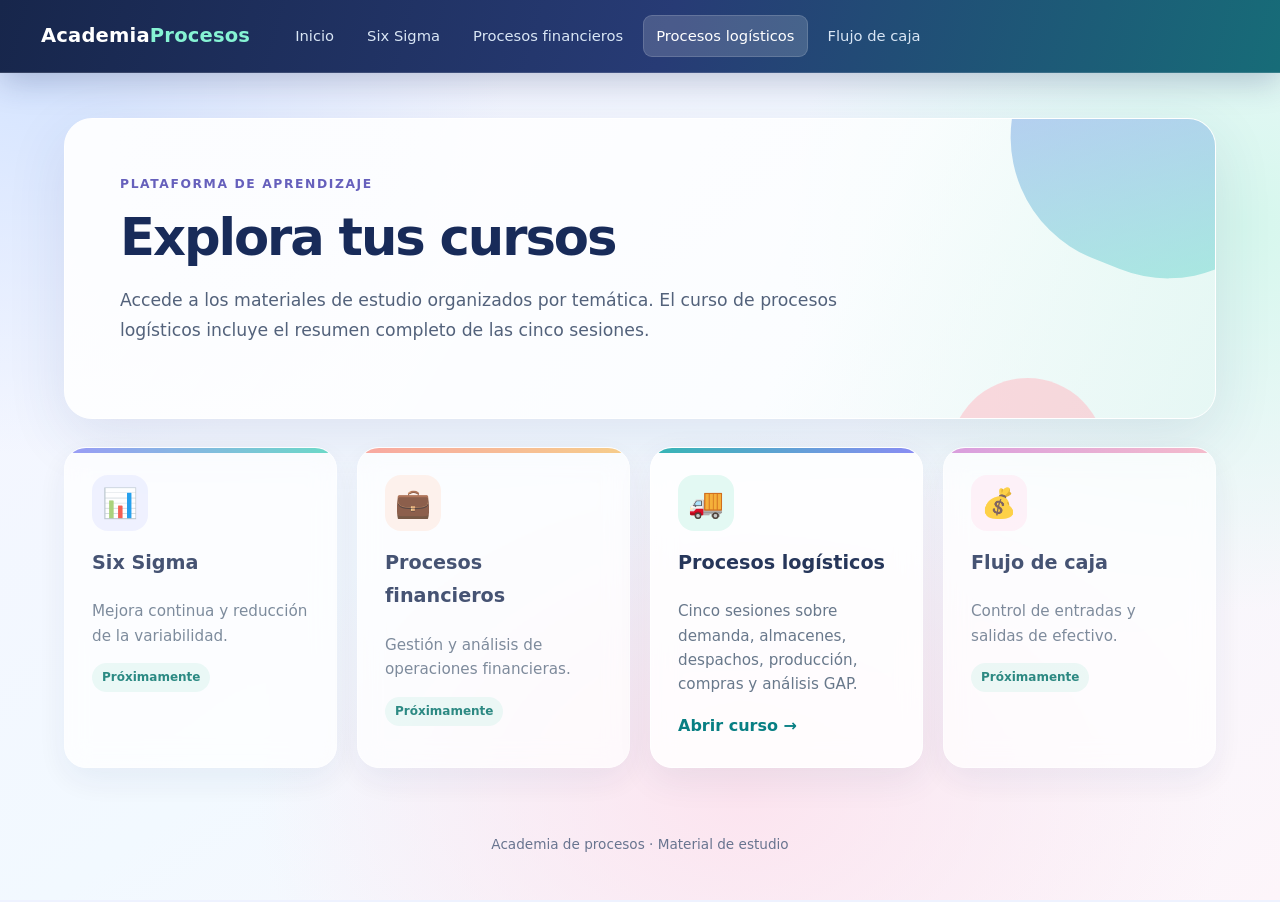
==== index.html @ d305c93d "Add files via upload" ====
<!doctype html><html lang="es"><head><meta charset="utf-8"><meta name="viewport" content="width=device-width,initial-scale=1"><link rel="stylesheet" href="estilos.css"><title>Academia de procesos | Cursos</title></head><body><header class="top"><div class="top-inner"><a class="brand" href="index.html">Academia<span>Procesos</span></a><nav class="nav" aria-label="Cursos"><a href="index.html">Inicio</a><a href="index.html#six-sigma">Six Sigma</a><a href="index.html#financieros">Procesos financieros</a><a class="active" href="procesos-logisticos.html">Procesos logísticos</a><a href="index.html#flujo-caja">Flujo de caja</a></nav></div></header><main class="shell"><section class="hero"><div class="eyebrow">Plataforma de aprendizaje</div><h1>Explora tus cursos</h1><p>Accede a los materiales de estudio organizados por temática. El curso de procesos logísticos incluye el resumen completo de las cinco sesiones.</p></section><section class="cards" aria-label="Catálogo de cursos"><article id="six-sigma" class="course disabled"><span class="symbol">📊</span><h2>Six Sigma</h2><p>Mejora continua y reducción de la variabilidad.</p><span class="tag">Próximamente</span></article><article id="financieros" class="course disabled"><span class="symbol">💼</span><h2>Procesos financieros</h2><p>Gestión y análisis de operaciones financieras.</p><span class="tag">Próximamente</span></article><a id="logisticos" class="course enabled" href="procesos-logisticos.html"><span class="symbol">🚚</span><h2>Procesos logísticos</h2><p>Cinco sesiones sobre demanda, almacenes, despachos, producción, compras y análisis GAP.</p><span class="go">Abrir curso →</span></a><article id="flujo-caja" class="course disabled"><span class="symbol">💰</span><h2>Flujo de caja</h2><p>Control de entradas y salidas de efectivo.</p><span class="tag">Próximamente</span></article></section></main><footer class="footer">Academia de procesos · Material de estudio</footer></body></html>
---- estilos.css ----
:root{font-family:Inter,ui-sans-serif,system-ui,-apple-system,"Segoe UI",sans-serif;color:#203047;background:#f5f7fb;font-synthesis:none}*{box-sizing:border-box}body{margin:0;line-height:1.75}a{color:inherit;text-decoration:none}.top{background:#102744;color:white;position:sticky;top:0;z-index:10;box-shadow:0 5px 24px #12243d22}.top-inner{max-width:1250px;margin:auto;display:flex;align-items:center;gap:32px;padding:15px 26px;flex-wrap:wrap}.brand{font-size:1.1rem;font-weight:800;letter-spacing:.01em}.brand span{color:#79d3c7}.nav{display:flex;gap:7px;flex-wrap:wrap}.nav a{padding:8px 13px;border-radius:9px;font-size:.92rem;color:#d9e6f5}.nav a:hover,.nav a.active{background:#25496b;color:white}.shell{max-width:1200px;margin:auto;padding:45px 24px}.eyebrow{color:#087e81;text-transform:uppercase;font-size:.77rem;font-weight:800;letter-spacing:.13em}.hero h1{font-size:clamp(2rem,4vw,3.35rem);line-height:1.18;letter-spacing:-.04em;margin:12px 0}.hero p{font-size:1.08rem;color:#59677a;max-width:740px}.cards{display:grid;grid-template-columns:repeat(auto-fit,minmax(230px,1fr));gap:20px;margin-top:38px}.course{background:white;border:1px solid #e2e8f0;border-radius:18px;padding:27px;box-shadow:0 10px 25px #12243d09;min-height:240px;display:flex;flex-direction:column}.course .symbol{font-size:1.8rem}.course h2{font-size:1.2rem;margin:15px 0 5px}.course p{color:#68788b;font-size:.95rem;line-height:1.6}.course .go{margin-top:auto;font-weight:750;color:#087e81}.course.enabled:hover{transform:translateY(-3px);box-shadow:0 16px 32px #12243d18}.course.disabled{opacity:.74}.tag{font-size:.75rem;background:#e9f8f5;color:#08766d;border-radius:30px;padding:4px 10px;font-weight:700;align-self:start}.layout{display:grid;grid-template-columns:235px minmax(0,1fr);gap:36px;align-items:start}.sidebar{position:sticky;top:94px;background:white;border:1px solid #e4eaf2;border-radius:16px;padding:18px}.sidebar h3{margin:0 0 10px;font-size:.9rem;color:#607089}.sidebar a{display:block;padding:11px 12px;border-radius:9px;font-size:.91rem;line-height:1.35}.sidebar a:hover{background:#eaf4f5;color:#087e81}.main{min-width:0}.session{background:white;border:1px solid #e4eaf2;border-radius:20px;padding:clamp(22px,4vw,45px);margin-bottom:25px;box-shadow:0 8px 26px #12243d08;scroll-margin-top:100px}.session h2.session-title{font-size:clamp(1.55rem,3vw,2rem);line-height:1.28;letter-spacing:-.025em;color:#112f4b;margin:0 0 18px}.session h2:not(.session-title){font-size:1.17rem;line-height:1.4;color:#153e60;margin:32px 0 12px;padding-top:12px;border-top:1px solid #edf1f5}.session p{color:#42536a;margin:13px 0}.session li{padding-left:5px;margin:9px 0;color:#42536a}.session li::marker{color:#0c8b8d;font-weight:700}.session ol,.session ul{padding-left:25px}.idea{background:#eaf7f5;border-left:4px solid #0a9890;padding:18px 21px;border-radius:0 12px 12px 0;margin-top:24px;color:#155f5d;font-weight:650}.table-wrap{overflow-x:auto;margin:18px 0}table{border-collapse:collapse;width:100%;font-size:.91rem;line-height:1.5}th,td{padding:12px 14px;text-align:left;border:1px solid #dce5ed;vertical-align:top}th{background:#eaf2f8;color:#173a5a}tr:nth-child(even) td{background:#fafcfe}.search{width:100%;border:1px solid #cfdce8;border-radius:11px;padding:12px 15px;font:inherit;background:white;margin:18px 0 4px}.no-results{display:none;padding:20px;background:white;border-radius:14px}.footer{color:#7a8797;font-size:.85rem;text-align:center;padding:20px 0 45px}@media(max-width:800px){.layout{display:block}.sidebar{position:static;margin-bottom:22px}.sidebar .links{display:flex;overflow-x:auto;gap:5px}.sidebar a{min-width:160px}.top-inner{gap:10px}.nav a{font-size:.81rem;padding:6px 8px}.shell{padding:25px 15px}.session{padding:23px 19px}}@media print{.top,.sidebar,.search{display:none}.layout{display:block}.shell{padding:0}.session{box-shadow:none;break-inside:avoid}}

/* Renovación visual: cielo lavanda, acentos coral y turquesa */
:root{color:#23304b;background:#eef2ff}
body{min-height:100vh;background:radial-gradient(ellipse 650px 520px at 3% 9%,#d6e5ff 0%,transparent 72%),radial-gradient(ellipse 650px 550px at 97% 25%,#d6f7ed 0%,transparent 70%),radial-gradient(ellipse 650px 480px at 58% 88%,#fce4ef 0%,transparent 75%),linear-gradient(145deg,#f5f4ff 0%,#f2f9ff 52%,#fdf5fa 100%);background-attachment:fixed}
.top{background:linear-gradient(105deg,#17264b 0%,#273b75 52%,#176c78 100%);box-shadow:0 8px 32px #1c2c6540;border-bottom:1px solid #ffffff22}
.brand{font-size:1.22rem}.brand span{color:#86f3d4}
.nav a{transition:background .2s,transform .2s}.nav a:hover{background:#ffffff25;transform:translateY(-1px)}.nav a.active{background:#ffffff29;box-shadow:inset 0 0 0 1px #ffffff25}
.hero{position:relative;isolation:isolate;overflow:hidden;padding:clamp(28px,5vw,55px);border-radius:28px;background:linear-gradient(120deg,#ffffffed,#ffffffb0 65%,#e6f7f4cc);border:1px solid #ffffff;box-shadow:0 18px 60px #2e43811c}
.hero:after{content:"";position:absolute;z-index:-1;width:290px;height:290px;right:-90px;top:-135px;border-radius:45%;background:linear-gradient(145deg,#9c9df9aa,#7de5cf99);transform:rotate(22deg)}
.hero:before{content:"";position:absolute;z-index:-1;width:155px;height:155px;right:110px;bottom:-115px;border-radius:50%;background:#ffbdc68a}
.hero h1{color:#182b59;font-weight:850}.hero p{color:#53627b}.eyebrow{color:#6660bc}
.cards{margin-top:28px}.course{position:relative;overflow:hidden;border:1px solid #ffffff;border-radius:22px;background:#ffffffd9;box-shadow:0 12px 35px #293d7514;backdrop-filter:blur(12px);transition:transform .25s,box-shadow .25s}
.course:before{content:"";position:absolute;top:0;left:0;right:0;height:5px;background:linear-gradient(90deg,#8b8cf5,#54d6bd)}
.course:nth-child(2):before{background:linear-gradient(90deg,#fb9b91,#f8c776)}.course:nth-child(3):before{background:linear-gradient(90deg,#35b6b4,#8b8cf5)}.course:nth-child(4):before{background:linear-gradient(90deg,#d58fda,#f8b2c4)}
.course .symbol{display:grid;place-items:center;width:56px;height:56px;background:#eef0ff;border-radius:16px}.course:nth-child(2) .symbol{background:#fff0e9}.course:nth-child(3) .symbol{background:#e3f9f3}.course:nth-child(4) .symbol{background:#fff0f7}
.course h2{color:#26365a}.course.enabled:hover{transform:translateY(-7px);box-shadow:0 22px 45px #293d752a}.course .go{color:#087f83}.course.disabled{opacity:.85}
.sidebar{background:#ffffffdf;border:1px solid #fff;box-shadow:0 10px 34px #293d7514;backdrop-filter:blur(12px)}.sidebar h3{color:#5557a2}.sidebar a:hover{background:#e9eaff;color:#4b4db6}
.session{background:#fffffff0;border:1px solid #fff;box-shadow:0 12px 35px #293d7512;border-radius:23px;border-top:5px solid #9d9bf1}
.session:nth-child(2n){border-top-color:#5dcdb9}.session:nth-child(3n){border-top-color:#f2a3ac}
.session h2.session-title{color:#243b75}.session h2:not(.session-title){color:#344c85}.session li::marker{color:#686bd2}
.idea{background:linear-gradient(115deg,#e9f9f5,#eef0ff);border-left-color:#6e73db;color:#344d77}.search{border:1px solid #c8cdec;box-shadow:0 7px 25px #293d7510}.search:focus{outline:3px solid #9899f644;border-color:#7479d8}
th{background:#e9eafa;color:#293d70}tr:nth-child(even) td{background:#f7f8ff}.footer{color:#68748f}
@media(prefers-reduced-motion:reduce){.course,.nav a{transition:none}}
@media print{body{background:#fff}.hero,.session,.sidebar{background:#fff;box-shadow:none}}
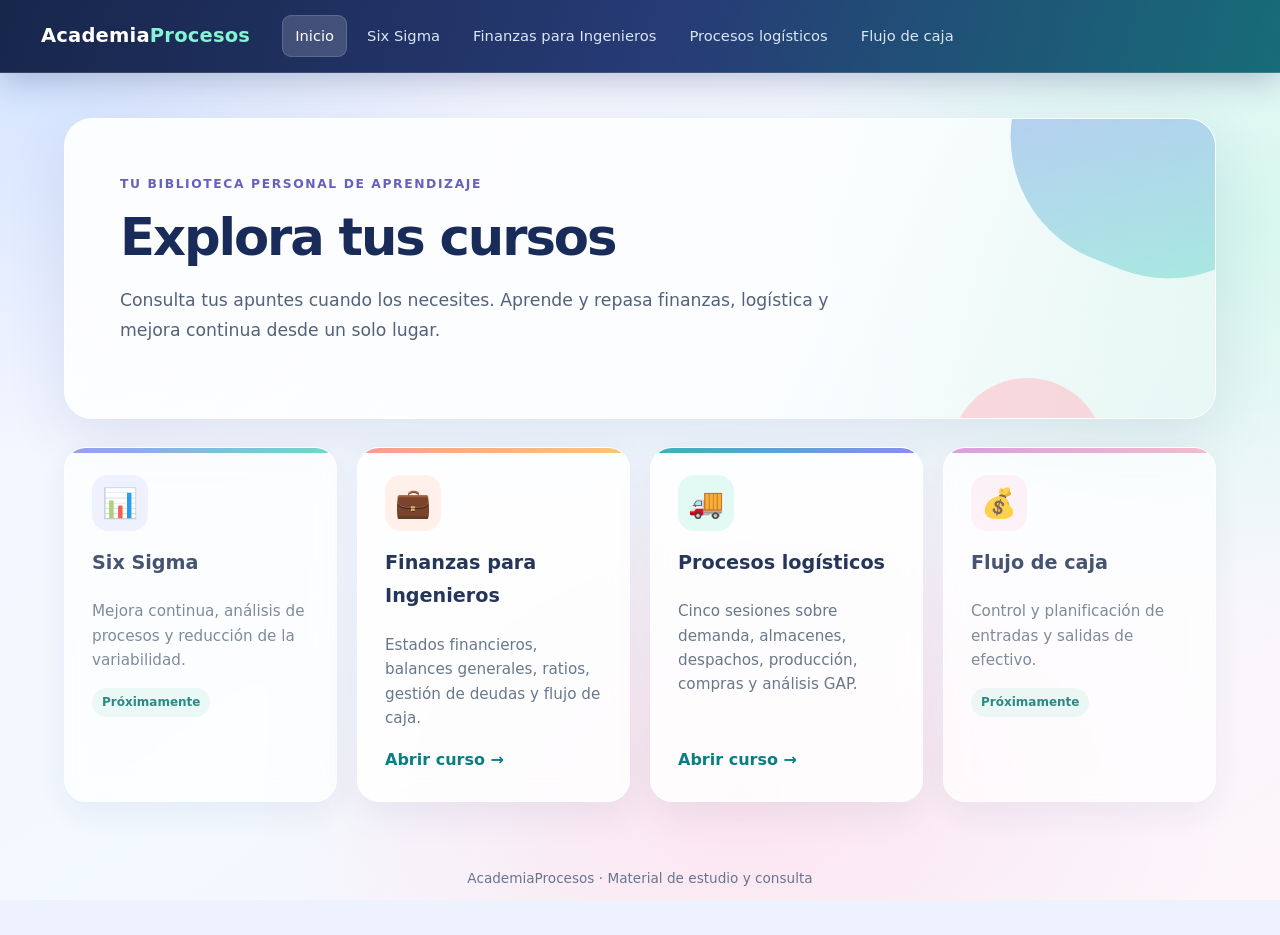
==== commit fb8bfcf7: "Revise index.html for better course presentation Updated the structure and content of the index.html" ====
--- a/index.html
+++ b/index.html
@@ -1 +1,66 @@
-<!doctype html><html lang="es"><head><meta charset="utf-8"><meta name="viewport" content="width=device-width,initial-scale=1"><link rel="stylesheet" href="estilos.css"><title>Academia de procesos | Cursos</title></head><body><header class="top"><div class="top-inner"><a class="brand" href="index.html">Academia<span>Procesos</span></a><nav class="nav" aria-label="Cursos"><a href="index.html">Inicio</a><a href="index.html#six-sigma">Six Sigma</a><a href="index.html#financieros">Procesos financieros</a><a class="active" href="procesos-logisticos.html">Procesos logísticos</a><a href="index.html#flujo-caja">Flujo de caja</a></nav></div></header><main class="shell"><section class="hero"><div class="eyebrow">Plataforma de aprendizaje</div><h1>Explora tus cursos</h1><p>Accede a los materiales de estudio organizados por temática. El curso de procesos logísticos incluye el resumen completo de las cinco sesiones.</p></section><section class="cards" aria-label="Catálogo de cursos"><article id="six-sigma" class="course disabled"><span class="symbol">📊</span><h2>Six Sigma</h2><p>Mejora continua y reducción de la variabilidad.</p><span class="tag">Próximamente</span></article><article id="financieros" class="course disabled"><span class="symbol">💼</span><h2>Procesos financieros</h2><p>Gestión y análisis de operaciones financieras.</p><span class="tag">Próximamente</span></article><a id="logisticos" class="course enabled" href="procesos-logisticos.html"><span class="symbol">🚚</span><h2>Procesos logísticos</h2><p>Cinco sesiones sobre demanda, almacenes, despachos, producción, compras y análisis GAP.</p><span class="go">Abrir curso →</span></a><article id="flujo-caja" class="course disabled"><span class="symbol">💰</span><h2>Flujo de caja</h2><p>Control de entradas y salidas de efectivo.</p><span class="tag">Próximamente</span></article></section></main><footer class="footer">Academia de procesos · Material de estudio</footer></body></html>+<!doctype html>
+<html lang="es">
+<head>
+  <meta charset="utf-8">
+  <meta name="viewport" content="width=device-width, initial-scale=1">
+  <meta name="description" content="Biblioteca personal de cursos de procesos, logística y finanzas.">
+  <title>AcademiaProcesos | Mis cursos</title>
+  <link rel="stylesheet" href="estilos.css">
+</head>
+<body>
+  <header class="top">
+    <div class="top-inner">
+      <a class="brand" href="index.html">Academia<span>Procesos</span></a>
+      <nav class="nav" aria-label="Navegación de cursos">
+        <a class="active" href="index.html" aria-current="page">Inicio</a>
+        <a href="#six-sigma">Six Sigma</a>
+        <a href="finanzas-para-ingenieros.html">Finanzas para Ingenieros</a>
+        <a href="procesos-logisticos.html">Procesos logísticos</a>
+        <a href="#flujo-caja">Flujo de caja</a>
+      </nav>
+    </div>
+  </header>
+
+  <main class="shell">
+    <section class="hero">
+      <div class="eyebrow">Tu biblioteca personal de aprendizaje</div>
+      <h1>Explora tus cursos</h1>
+      <p>Consulta tus apuntes cuando los necesites. Aprende y repasa
+         finanzas, logística y mejora continua desde un solo lugar.</p>
+    </section>
+
+    <section class="cards" aria-label="Catálogo de cursos">
+      <article id="six-sigma" class="course disabled">
+        <span class="symbol" aria-hidden="true">📊</span>
+        <h2>Six Sigma</h2>
+        <p>Mejora continua, análisis de procesos y reducción de la variabilidad.</p>
+        <span class="tag">Próximamente</span>
+      </article>
+
+      <a id="financieros" class="course enabled" href="finanzas-para-ingenieros.html">
+        <span class="symbol" aria-hidden="true">💼</span>
+        <h2>Finanzas para Ingenieros</h2>
+        <p>Estados financieros, balances generales, ratios, gestión de deudas y flujo de caja.</p>
+        <span class="go">Abrir curso →</span>
+      </a>
+
+      <a id="logisticos" class="course enabled" href="procesos-logisticos.html">
+        <span class="symbol" aria-hidden="true">🚚</span>
+        <h2>Procesos logísticos</h2>
+        <p>Cinco sesiones sobre demanda, almacenes, despachos, producción, compras y análisis GAP.</p>
+        <span class="go">Abrir curso →</span>
+      </a>
+
+      <article id="flujo-caja" class="course disabled">
+        <span class="symbol" aria-hidden="true">💰</span>
+        <h2>Flujo de caja</h2>
+        <p>Control y planificación de entradas y salidas de efectivo.</p>
+        <span class="tag">Próximamente</span>
+      </article>
+    </section>
+  </main>
+
+  <footer class="footer">AcademiaProcesos · Material de estudio y consulta</footer>
+</body>
+</html>
+
